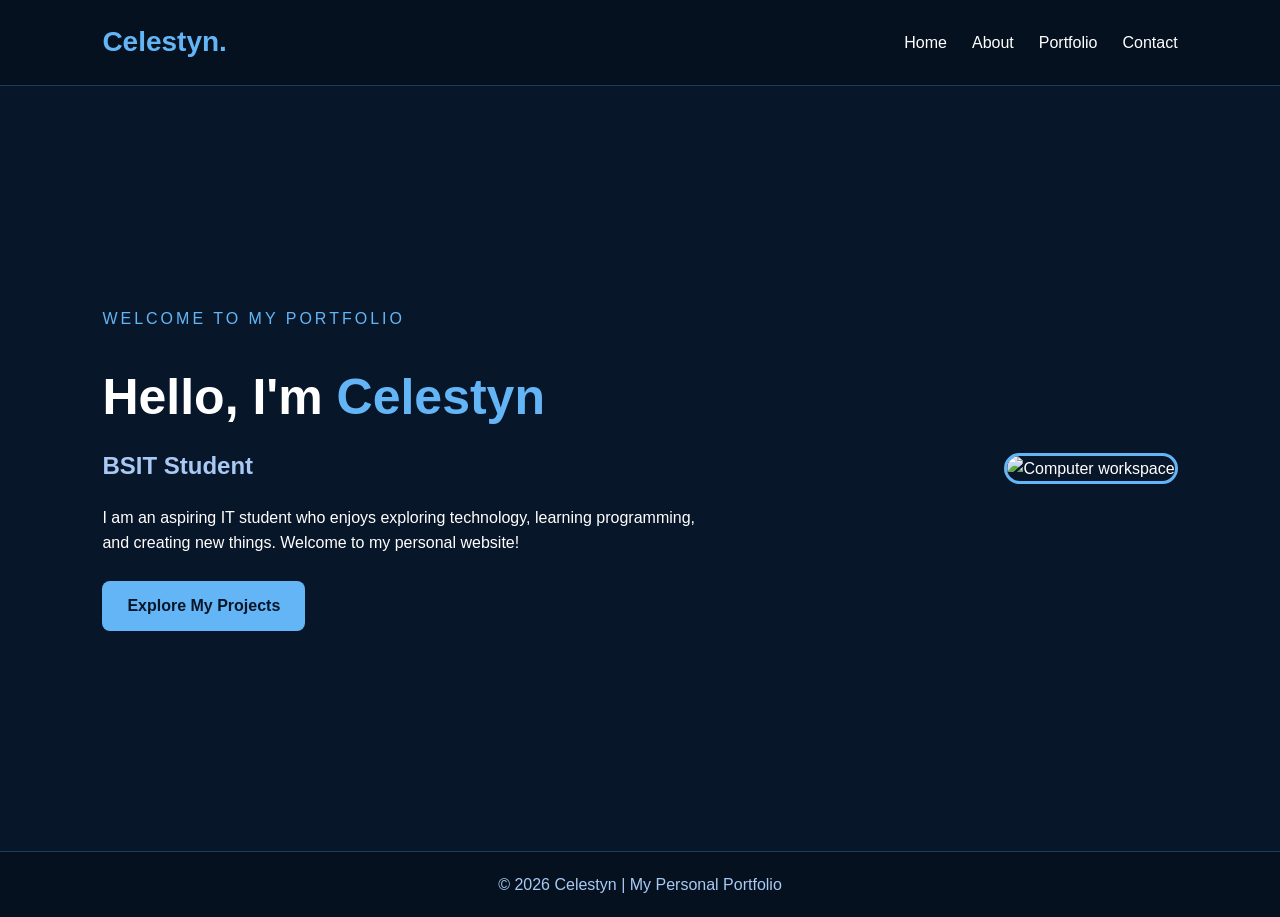
==== index.html @ 03cf2cb9 "Add files via upload" ====
<!DOCTYPE html>
<html lang="en">
<head>
    <meta charset="UTF-8">
    <meta name="viewport" content="width=device-width, initial-scale=1.0">
    <title>Home | My Portfolio</title>
    <link rel="stylesheet" href="style.css">
</head>
<body>

    <header>
        <nav>
            <h2 class="logo">Celestyn.</h2>
            <ul>
                <li><a href="index.html">Home</a></li>
                <li><a href="about.html">About</a></li>
                <li><a href="portfolio.html">Portfolio</a></li>
                <li><a href="contact.html">Contact</a></li>
            </ul>
        </nav>
    </header>

    <section class="home">
        <div class="home-content">
            <p class="welcome">WELCOME TO MY PORTFOLIO</p>
            <h1>Hello, I'm <span>Celestyn</span></h1>
            <h2>BSIT Student</h2>

            <p>
                I am an aspiring IT student who enjoys exploring
                technology, learning programming, and creating
                new things. Welcome to my personal website!
            </p>

            <a href="portfolio.html" class="btn">Explore My Projects</a>
        </div>

        <div class="home-image">
            <img src="https://images.unsplash.com/photo-1516321318423-f06f85e504b3?auto=format&fit=crop&w=600&q=80"
                 alt="Computer workspace">
        </div>
    </section>

    <footer>
        <p>&copy; 2026 Celestyn | My Personal Portfolio</p>
    </footer>

</body>
</html>
---- style.css ----
/* GENERAL */
* {
    margin: 0;
    padding: 0;
    box-sizing: border-box;
    font-family: Arial, sans-serif;
}

body {
    background-color: #081629;
    color: #FFFFFF;
    line-height: 1.6;
}

/* NAVIGATION */
header {
    background-color: #06111F;
    padding: 20px 8%;
    border-bottom: 1px solid #1D3B5C;
}

nav {
    display: flex;
    justify-content: space-between;
    align-items: center;
}

.logo {
    color: #64B5F6;
    font-size: 28px;
}

nav ul {
    display: flex;
    list-style: none;
    gap: 25px;
}

nav a {
    text-decoration: none;
    color: white;
    transition: 0.3s;
}

nav a:hover {
    color: #64B5F6;
}

/* HOME */
.home {
    min-height: 85vh;
    display: flex;
    align-items: center;
    justify-content: space-between;
    padding: 60px 8%;
    gap: 40px;
}

.home-content {
    max-width: 600px;
}

.welcome {
    color: #64B5F6;
    letter-spacing: 3px;
    margin-bottom: 15px;
}

.home-content h1 {
    font-size: 50px;
    margin-bottom: 10px;
}

.home-content h1 span {
    color: #64B5F6;
}

.home-content h2 {
    color: #A9C9F5;
    margin-bottom: 20px;
}

.home-content p {
    margin-bottom: 25px;
}

.home-image img {
    width: 350px;
    max-width: 100%;
    border-radius: 20px;
    border: 3px solid #64B5F6;
}

/* BUTTON */
.btn {
    display: inline-block;
    background-color: #64B5F6;
    color: #081629;
    padding: 12px 25px;
    border: none;
    border-radius: 8px;
    text-decoration: none;
    font-weight: bold;
    cursor: pointer;
    transition: 0.3s;
}

.btn:hover {
    background-color: white;
}

/* ABOUT AND OTHER PAGES */
.page-section {
    min-height: 85vh;
    padding: 70px 8%;
}

.section-title {
    text-align: center;
    color: #64B5F6;
    font-size: 38px;
    margin-bottom: 25px;
}

.about-box {
    max-width: 850px;
    margin: auto;
}

.about-box h2 {
    color: #64B5F6;
    margin-top: 30px;
    margin-bottom: 15px;
}

.about-box h3 {
    color: #A9C9F5;
}

.intro {
    text-align: center;
    margin-bottom: 35px;
}

/* SKILLS */
.skills {
    display: flex;
    flex-wrap: wrap;
    gap: 15px;
    margin-top: 15px;
}

.skills span {
    background-color: #1D3B5C;
    padding: 10px 20px;
    border-radius: 8px;
    border: 1px solid #31577D;
}

/* PORTFOLIO */
.portfolio-container {
    display: flex;
    flex-wrap: wrap;
    justify-content: center;
    gap: 25px;
}

.card {
    background-color: #10243D;
    padding: 30px;
    width: 280px;
    border-radius: 15px;
    border: 1px solid #31577D;
    transition: 0.3s;
}

.card h2 {
    color: #64B5F6;
    margin-bottom: 15px;
}

.card:hover {
    transform: translateY(-5px);
    background-color: #1D3B5C;
}

/* CONTACT */
.contact-box {
    max-width: 600px;
    margin: auto;
    background-color: #10243D;
    padding: 30px;
    border-radius: 15px;
    border: 1px solid #31577D;
}

form {
    display: flex;
    flex-direction: column;
    gap: 15px;
}

form label {
    color: #A9C9F5;
}

input, textarea {
    padding: 15px;
    border: 1px solid #31577D;
    border-radius: 8px;
    background-color: #081629;
    color: white;
    outline: none;
}

input:focus, textarea:focus {
    border-color: #64B5F6;
}

input::placeholder, textarea::placeholder {
    color: #A9C9F5;
}

.contact-info {
    margin-top: 25px;
    text-align: center;
}

/* FOOTER */
footer {
    background-color: #06111F;
    text-align: center;
    padding: 20px;
    color: #A9C9F5;
    border-top: 1px solid #1D3B5C;
}

/* RESPONSIVE DESIGN */
@media (max-width: 768px) {

    nav {
        flex-direction: column;
        gap: 15px;
    }

    nav ul {
        flex-wrap: wrap;
        justify-content: center;
    }

    .home {
        flex-direction: column;
        text-align: center;
    }

    .home-content h1 {
        font-size: 35px;
    }

    .home-image img {
        width: 280px;
    }

    .portfolio-container {
        flex-direction: column;
        align-items: center;
    }

    .skills {
        justify-content: center;
    }
}
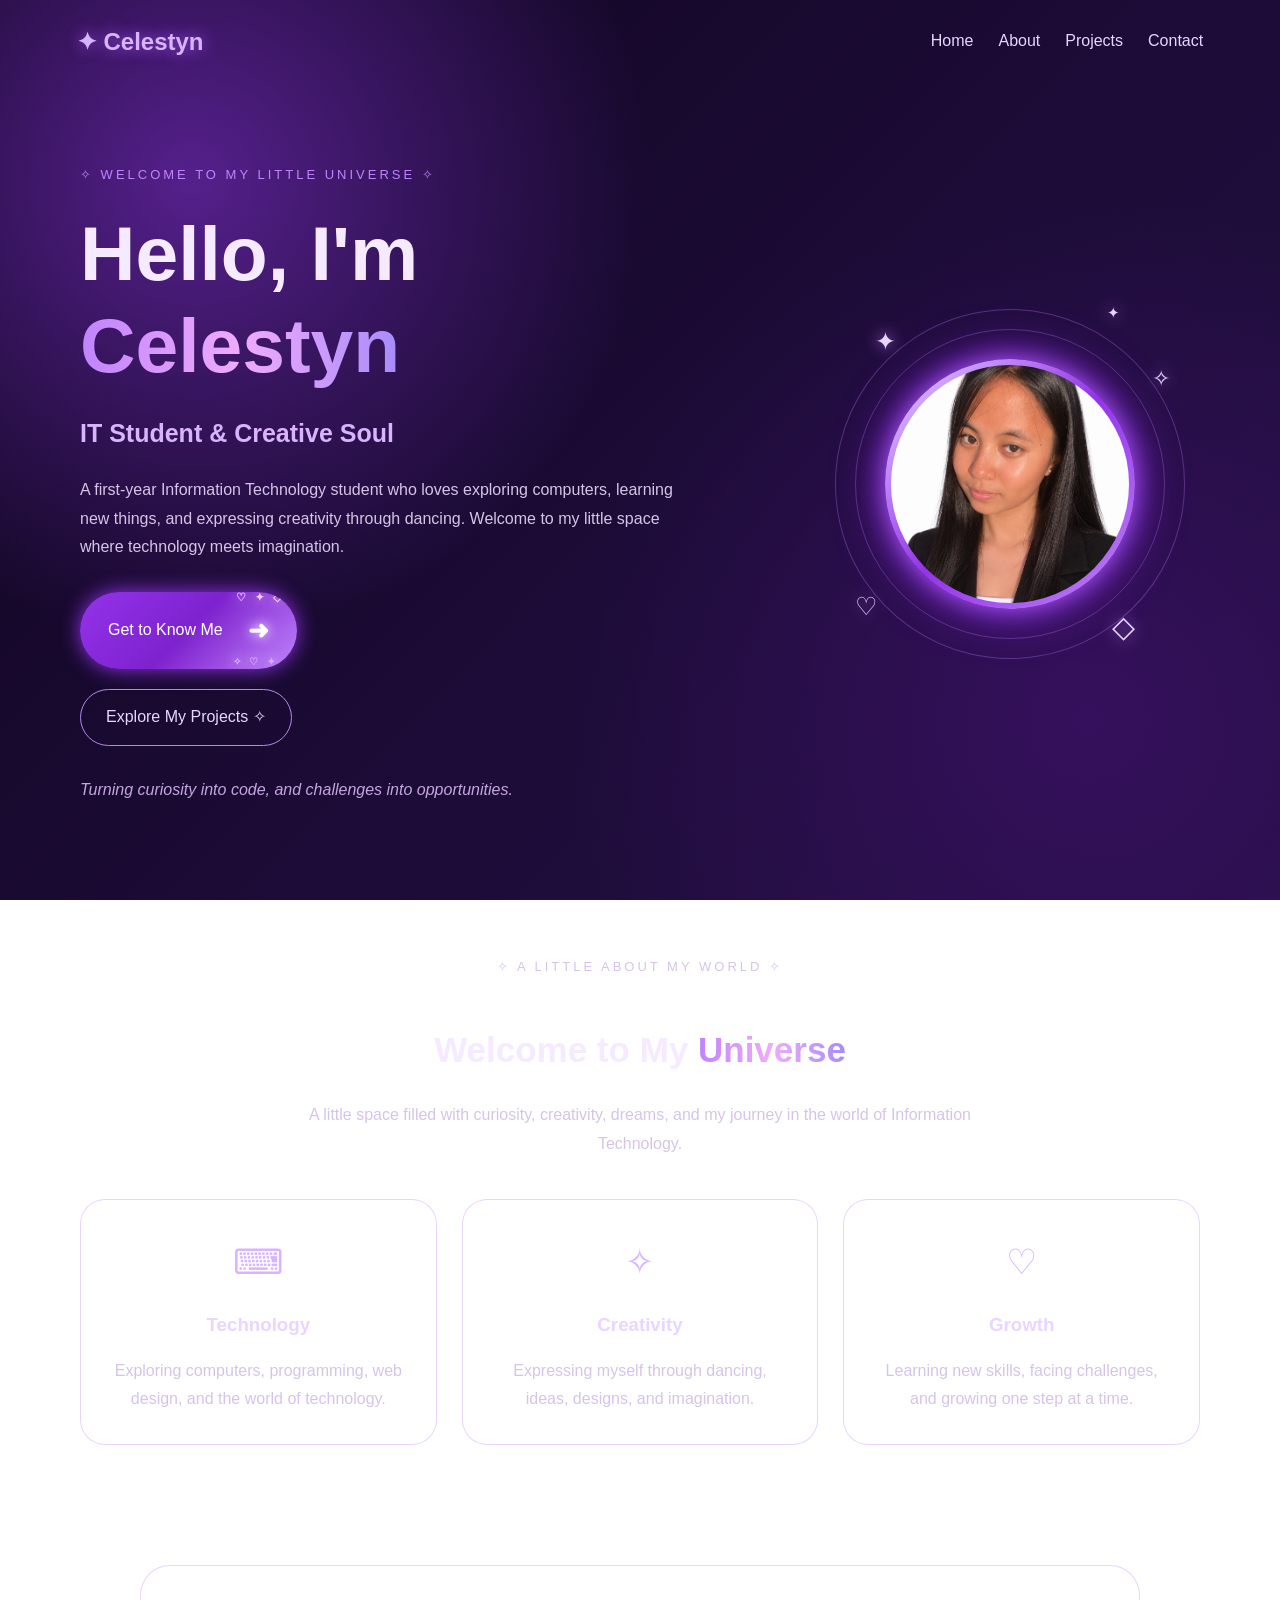
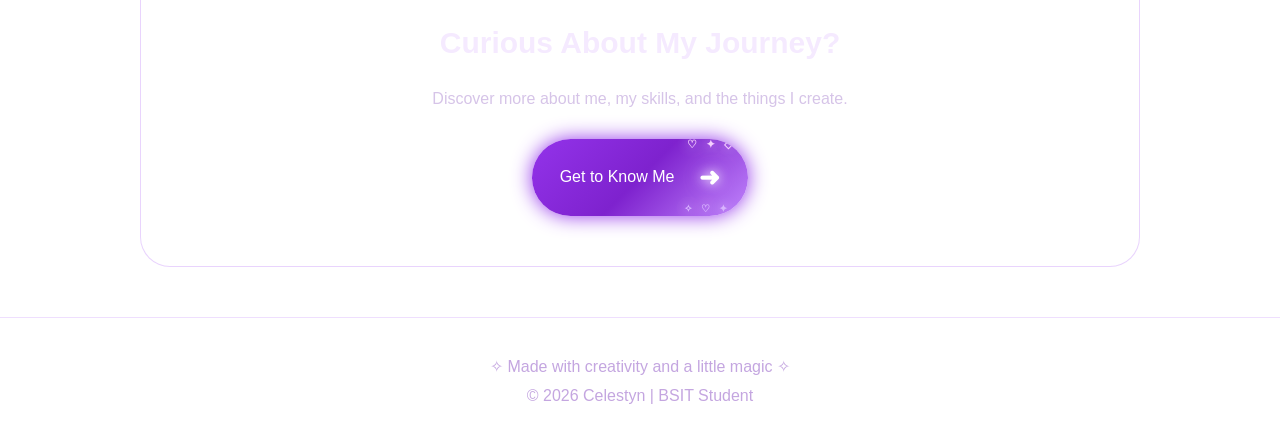
==== commit c59105fd: "Add files via upload" ====
--- a/index.html
+++ b/index.html
@@ -1,49 +1,168 @@
+
 <!DOCTYPE html>
 <html lang="en">
 <head>
     <meta charset="UTF-8">
     <meta name="viewport" content="width=device-width, initial-scale=1.0">
-    <title>Home | My Portfolio</title>
+    <title>Celestyn | My Universe</title>
     <link rel="stylesheet" href="style.css">
 </head>
 <body>
 
-    <header>
-        <nav>
-            <h2 class="logo">Celestyn.</h2>
-            <ul>
-                <li><a href="index.html">Home</a></li>
-                <li><a href="about.html">About</a></li>
-                <li><a href="portfolio.html">Portfolio</a></li>
-                <li><a href="contact.html">Contact</a></li>
-            </ul>
-        </nav>
-    </header>
+<header>
+    <nav class="navbar">
+        <a href="index.html" class="logo">✦ Celestyn</a>
+        <ul class="nav-links">
+            <li><a href="index.html">Home</a></li>
+            <li><a href="about.html">About</a></li>
+            <li><a href="portfolio.html">Projects</a></li>
+            <li><a href="contact.html">Contact</a></li>
+        </ul>
+    </nav>
+</header>
 
-    <section class="home">
-        <div class="home-content">
-            <p class="welcome">WELCOME TO MY PORTFOLIO</p>
-            <h1>Hello, I'm <span>Celestyn</span></h1>
-            <h2>BSIT Student</h2>
+<main>
 
-            <p>
-                I am an aspiring IT student who enjoys exploring
-                technology, learning programming, and creating
-                new things. Welcome to my personal website!
-            </p>
+<section class="hero">
 
-            <a href="portfolio.html" class="btn">Explore My Projects</a>
+    <div class="hero-content">
+
+        <p class="intro-label">✧ WELCOME TO MY LITTLE UNIVERSE ✧</p>
+
+        <h1>Hello, I'm <br>
+            <span class="gradient-text">Celestyn</span>
+        </h1>
+
+        <h2>IT Student & Creative Soul</h2>
+
+        <p class="hero-description">
+            A first-year Information Technology student who loves
+            exploring computers, learning new things, and expressing
+            creativity through dancing. Welcome to my little space
+            where technology meets imagination.
+        </p>
+
+        <div class="hero-buttons">
+
+            <a href="about.html" class="magic-button">
+                Get to Know Me
+                <span class="magic-arrow">➜</span>
+            </a>
+
+            <a href="portfolio.html" class="outline-button">
+                Explore My Projects ✧
+            </a>
+
         </div>
 
-        <div class="home-image">
-            <img src="https://images.unsplash.com/photo-1516321318423-f06f85e504b3?auto=format&fit=crop&w=600&q=80"
-                 alt="Computer workspace">
+        <p class="motto">
+            Turning curiosity into code, and challenges into opportunities.
+        </p>
+
+    </div>
+
+    <div class="hero-image">
+
+        <div class="orbit orbit-one"></div>
+        <div class="orbit orbit-two"></div>
+
+        <div class="portrait-frame">
+            <img src="celestyn.jpg" alt="Celestyn">
         </div>
-    </section>
 
-    <footer>
-        <p>&copy; 2026 Celestyn | My Personal Portfolio</p>
-    </footer>
+        <span class="floating-star star-one">✦</span>
+        <span class="floating-star star-two">✧</span>
+        <span class="floating-star star-three">♡</span>
+        <span class="floating-star star-four">◇</span>
+        <span class="floating-star star-five">✦</span>
+
+    </div>
+
+</section>
+
+<section class="welcome-section">
+
+    <p class="intro-label">✧ A LITTLE ABOUT MY WORLD ✧</p>
+
+    <h2>Welcome to My <span class="gradient-text">Universe</span></h2>
+
+    <p>
+        A little space filled with curiosity, creativity,
+        dreams, and my journey in the world of Information Technology.
+    </p>
+
+    <div class="welcome-cards">
+
+        <div class="welcome-card">
+            <div class="card-icon">⌨</div>
+            <h3>Technology</h3>
+            <p>
+                Exploring computers, programming, web design,
+                and the world of technology.
+            </p>
+        </div>
+
+        <div class="welcome-card">
+            <div class="card-icon">✧</div>
+            <h3>Creativity</h3>
+            <p>
+                Expressing myself through dancing, ideas,
+                designs, and imagination.
+            </p>
+        </div>
+
+        <div class="welcome-card">
+            <div class="card-icon">♡</div>
+            <h3>Growth</h3>
+            <p>
+                Learning new skills, facing challenges,
+                and growing one step at a time.
+            </p>
+        </div>
+
+    </div>
+
+</section>
+
+<section class="home-cta">
+    <h2>Curious About My Journey?</h2>
+    <p>Discover more about me, my skills, and the things I create.</p>
+
+    <a href="about.html" class="magic-button">
+        Get to Know Me
+        <span class="magic-arrow">➜</span>
+    </a>
+</section>
+
+</main>
+
+<footer>
+    <p>✧ Made with creativity and a little magic ✧</p>
+    <p>© 2026 Celestyn | BSIT Student</p>
+</footer>
+
+<script>
+document.addEventListener("mousemove", function(e) {
+    const symbols = ["♡", "◇", "✦", "✧", "⋆", "✺", "✨"];
+
+    const trail = document.createElement("span");
+    trail.className = "magic-trail";
+
+    trail.innerHTML = symbols[Math.floor(Math.random() * symbols.length)];
+
+    trail.style.left = e.clientX + "px";
+    trail.style.top = e.clientY + "px";
+
+    document.body.appendChild(trail);
+
+    setTimeout(() => {
+        trail.remove();
+    }, 1000);
+});
+</script>
+</body>
+</html>
+
 
 </body>
-</html>+</html>
--- a/style.css
+++ b/style.css
@@ -1,272 +1,859 @@
-/* GENERAL */
+
+/* ===== CELESTYN'S MAGICAL PORTFOLIO ===== */
+
 * {
     margin: 0;
     padding: 0;
     box-sizing: border-box;
+}
+
+html {
+    scroll-behavior: smooth;
+}
+
+body {
     font-family: Arial, sans-serif;
-}
-
-body {
-    background-color: #081629;
-    color: #FFFFFF;
-    line-height: 1.6;
-}
-
-/* NAVIGATION */
+    color: #f5eaff;
+    line-height: 1.8;
+    overflow-x: hidden;
+    background:
+        radial-gradient(circle at 15% 20%, #55208c 0%, transparent 35%),
+        radial-gradient(circle at 85% 80%, #35105c 0%, transparent 40%),
+        linear-gradient(135deg, #10051f, #1b0b35, #241044);
+    background-attachment: fixed;
+}
+
+a {
+    color: inherit;
+    text-decoration: none;
+}
+
+ul {
+    list-style: none;
+}
+
+/* ===== NAVIGATION ===== */
+
 header {
-    background-color: #06111F;
-    padding: 20px 8%;
-    border-bottom: 1px solid #1D3B5C;
-}
-
-nav {
-    display: flex;
-    justify-content: space-between;
-    align-items: center;
-}
-
-.logo {
-    color: #64B5F6;
-    font-size: 28px;
-}
-
-nav ul {
-    display: flex;
-    list-style: none;
-    gap: 25px;
-}
-
-nav a {
-    text-decoration: none;
-    color: white;
-    transition: 0.3s;
-}
-
-nav a:hover {
-    color: #64B5F6;
-}
-
-/* HOME */
-.home {
-    min-height: 85vh;
+    padding: 20px 6%;
+}
+
+.navbar {
+    max-width: 1200px;
+    margin: auto;
     display: flex;
     align-items: center;
     justify-content: space-between;
-    padding: 60px 8%;
+    gap: 25px;
+}
+
+.logo {
+    font-size: 24px;
+    font-weight: bold;
+    color: #d8b4fe;
+    text-shadow: 0 0 15px #a855f7;
+}
+
+.nav-links {
+    display: flex;
+    flex-wrap: wrap;
+    gap: 25px;
+}
+
+.nav-links a {
+    color: #e9d5ff;
+    transition: .3s;
+}
+
+.nav-links a:hover {
+    color: #c084fc;
+    text-shadow: 0 0 15px #c084fc;
+}
+
+/* ===== HERO ===== */
+
+.hero {
+    max-width: 1200px;
+    margin: auto;
+    padding: 80px 40px;
+    display: flex;
+    align-items: center;
+    justify-content: space-between;
+    gap: 50px;
+}
+
+.hero-content {
+    flex: 1;
+    min-width: 0;
+}
+
+.intro-label {
+    color: #c084fc;
+    letter-spacing: 3px;
+    font-size: 13px;
+    margin-bottom: 20px;
+}
+
+.hero h1 {
+    font-size: clamp(45px, 6vw, 80px);
+    line-height: 1.2;
+    margin-bottom: 20px;
+}
+
+.gradient-text {
+    background: linear-gradient(90deg, #c084fc, #f0abfc, #a78bfa);
+    -webkit-background-clip: text;
+    background-clip: text;
+    color: transparent;
+}
+
+.hero h2 {
+    font-size: 25px;
+    color: #d8b4fe;
+    margin-bottom: 20px;
+}
+
+.hero-description {
+    max-width: 600px;
+    color: #d6c4e8;
+    margin-bottom: 30px;
+}
+
+.hero-buttons {
+    display: flex;
+    flex-direction: column;
+    align-items: flex-start;
+    gap: 20px;
+    margin: 30px 0;
+}
+
+.motto {
+    color: #c4a6e0;
+    font-style: italic;
+    margin-top: 20px;
+}
+
+/* ===== MAGICAL BUTTONS ===== */
+
+.magic-button {
+    position: relative;
+    display: inline-flex;
+    justify-content: center;
+    align-items: center;
+    gap: 25px;
+    padding: 16px 28px;
+    border-radius: 50px;
+    color: white;
+    background: linear-gradient(135deg, #9333ea, #7e22ce, #c084fc);
+    box-shadow: 0 0 20px #9333ea;
+    overflow: hidden;
+    transition: .4s;
+}
+
+.magic-button:hover {
+    transform: translateY(-5px);
+    box-shadow: 0 0 35px #c084fc;
+}
+
+.magic-button::before,
+.send-button::before {
+    content: "";
+    position: absolute;
+    top: 0;
+    left: -100%;
+    width: 60%;
+    height: 100%;
+    background: linear-gradient(90deg, transparent, #ffffff70, transparent);
+    animation: shimmer 3s infinite;
+}
+
+@keyframes shimmer {
+    to {
+        left: 150%;
+    }
+}
+
+.outline-button {
+    display: inline-flex;
+    align-items: center;
+    justify-content: center;
+    gap: 12px;
+    padding: 13px 25px;
+    border: 1px solid #b388e9;
+    border-radius: 50px;
+    color: #e9d5ff;
+    transition: .3s;
+}
+
+.outline-button:hover {
+    background: #9333ea40;
+    box-shadow: 0 0 20px #a855f7;
+}
+
+/* ===== HEART, DIAMOND AND SPRINKLE ARROW ===== */
+
+.magic-arrow {
+    display: inline-block;
+    position: relative;
+    font-size: 25px;
+    font-weight: bold;
+    color: white;
+    text-shadow: 0 0 12px #fff, 0 0 25px #c084fc;
+    animation: arrowMove 1s infinite ease-in-out;
+}
+
+.magic-arrow::before {
+    content: "♡  ✦  ◇";
+    position: absolute;
+    top: -20px;
+    right: -15px;
+    font-size: 11px;
+    letter-spacing: 3px;
+    white-space: nowrap;
+    color: #f5d0fe;
+    animation: sparkle 1.5s infinite alternate;
+}
+
+.magic-arrow::after {
+    content: "✧  ♡  ✦";
+    position: absolute;
+    bottom: -18px;
+    left: -15px;
+    font-size: 10px;
+    letter-spacing: 3px;
+    white-space: nowrap;
+    color: #d8b4fe;
+    animation: sparkle 2s infinite alternate-reverse;
+}
+
+@keyframes arrowMove {
+    50% {
+        transform: translateX(8px);
+    }
+}
+
+@keyframes sparkle {
+    from {
+        opacity: .4;
+        transform: translateY(3px);
+    }
+    to {
+        opacity: 1;
+        transform: translateY(-3px);
+        text-shadow: 0 0 15px #e9d5ff;
+    }
+}
+
+/* ===== PROFILE IMAGE ===== */
+
+.hero-image {
+    flex: 0 0 380px;
+    width: 380px;
+    height: 380px;
+    position: relative;
+    display: flex;
+    justify-content: center;
+    align-items: center;
+}
+
+.portrait-frame {
+    position: relative;
+    z-index: 2;
+    width: 250px;
+    height: 250px;
+    padding: 6px;
+    border-radius: 50%;
+    overflow: hidden;
+    background: linear-gradient(135deg, #e9d5ff, #9333ea, #c084fc);
+    box-shadow: 0 0 25px #a855f7, 0 0 50px #7e22ce;
+    animation: portraitGlow 3s infinite alternate;
+}
+
+.portrait-frame img {
+    width: 100%;
+    height: 100%;
+    display: block;
+    object-fit: cover;
+    object-position: center;
+    border-radius: 50%;
+}
+
+@keyframes portraitGlow {
+    to {
+        box-shadow: 0 0 40px #d8b4fe, 0 0 60px #9333ea;
+    }
+}
+
+/* ===== ORBITS ===== */
+
+.orbit {
+    position: absolute;
+    border: 1px solid #c084fc50;
+    border-radius: 50%;
+    animation: orbitGlow 4s infinite alternate;
+}
+
+.orbit-one {
+    width: 310px;
+    height: 310px;
+}
+
+.orbit-two {
+    width: 350px;
+    height: 350px;
+    transform: rotate(35deg);
+}
+
+@keyframes orbitGlow {
+    to {
+        border-color: #e9d5ff90;
+        box-shadow: 0 0 15px #a855f740;
+    }
+}
+
+/* ===== FLOATING STARS ===== */
+
+.floating-star {
+    position: absolute;
+    z-index: 3;
+    color: #e9d5ff;
+    text-shadow: 0 0 15px #c084fc;
+    animation: float 3s infinite ease-in-out;
+}
+
+.star-one {
+    top: 25px;
+    left: 55px;
+    font-size: 25px;
+}
+
+.star-two {
+    top: 65px;
+    right: 30px;
+    font-size: 22px;
+}
+
+.star-three {
+    bottom: 45px;
+    left: 35px;
+    font-size: 25px;
+}
+
+.star-four {
+    bottom: 20px;
+    right: 65px;
+    font-size: 30px;
+}
+
+.star-five {
+    top: 5px;
+    right: 80px;
+    font-size: 15px;
+}
+
+@keyframes float {
+    50% {
+        transform: translateY(-12px);
+        opacity: 1;
+    }
+}
+
+/* ===== HOME CARDS ===== */
+
+.welcome-section {
+    max-width: 1200px;
+    margin: auto;
+    padding: 70px 40px;
+    text-align: center;
+}
+
+.welcome-section h2 {
+    font-size: 35px;
+    margin-bottom: 20px;
+}
+
+.welcome-section > p {
+    max-width: 750px;
+    margin: 0 auto 40px;
+    color: #d6c4e8;
+}
+
+.welcome-cards {
+    display: grid;
+    grid-template-columns: repeat(3, 1fr);
+    gap: 25px;
+}
+
+.welcome-card {
+    padding: 30px;
+    border: 1px solid #a855f740;
+    border-radius: 25px;
+    background: #ffffff08;
+    backdrop-filter: blur(10px);
+    transition: .4s;
+}
+
+.welcome-card:hover {
+    transform: translateY(-8px);
+    border-color: #c084fc;
+    box-shadow: 0 0 25px #9333ea40;
+}
+
+.card-icon {
+    font-size: 35px;
+    color: #d8b4fe;
+}
+
+.welcome-card h3 {
+    margin: 15px 0;
+    color: #e9d5ff;
+}
+
+.welcome-card p {
+    color: #d6c4e8;
+}
+
+/* ===== CTA ===== */
+
+.home-cta {
+    max-width: 1000px;
+    margin: 50px auto;
+    padding: 50px 30px;
+    text-align: center;
+    border: 1px solid #a855f740;
+    border-radius: 30px;
+    background: #ffffff08;
+}
+
+.home-cta h2 {
+    font-size: 30px;
+    margin-bottom: 15px;
+}
+
+.home-cta p {
+    color: #d6c4e8;
+    margin-bottom: 25px;
+}
+
+/* ===== PAGE HEADERS ===== */
+
+.page-header {
+    max-width: 1200px;
+    margin: auto;
+    padding: 60px 40px 30px;
+}
+
+.page-header h1 {
+    font-size: clamp(35px, 5vw, 55px);
+    margin: 15px 0;
+}
+
+.page-header > p:not(.intro-label) {
+    color: #d6c4e8;
+}
+
+/* ===== GLASS CARDS ===== */
+
+.glass-card {
+    padding: 30px;
+    border: 1px solid #a855f740;
+    border-radius: 25px;
+    background: #ffffff08;
+    backdrop-filter: blur(10px);
+}
+
+.glass-card:hover {
+    border-color: #c084fc60;
+    box-shadow: 0 0 20px #9333ea20;
+}
+
+.glass-card h2 {
+    color: #e9d5ff;
+    margin-bottom: 15px;
+}
+
+.glass-card p {
+    color: #d6c4e8;
+    margin-bottom: 12px;
+}
+
+/* ===== ABOUT PAGE ===== */
+
+.about-content {
+    max-width: 1200px;
+    margin: auto;
+    padding: 30px 40px 70px;
+    display: flex;
+    flex-direction: column;
+    gap: 30px;
+}
+
+.skills-grid {
+    display: grid;
+    grid-template-columns: repeat(3, 1fr);
+    gap: 20px;
+    margin-top: 25px;
+}
+
+.skill-card {
+    padding: 25px;
+    border: 1px solid #a855f740;
+    border-radius: 20px;
+    background: #ffffff08;
+    transition: .3s;
+}
+
+.skill-card:hover {
+    transform: translateY(-5px);
+    box-shadow: 0 0 20px #9333ea40;
+}
+
+.skill-card span {
+    font-size: 25px;
+    color: #d8b4fe;
+}
+
+.skill-card h3 {
+    color: #e9d5ff;
+    margin: 10px 0;
+}
+
+.skill-card p {
+    color: #d6c4e8;
+}
+
+.hobby-list p {
+    padding: 8px 0;
+}
+
+/* ===== PROJECT PAGE ===== */
+
+.projects-container {
+    max-width: 1200px;
+    margin: auto;
+    padding: 30px 40px 70px;
+}
+
+.project-card {
+    padding: 30px;
+    margin-bottom: 35px;
+    border: 1px solid #a855f740;
+    border-radius: 25px;
+    background: #ffffff08;
+    transition: .4s;
+}
+
+.project-card:hover {
+    transform: translateY(-5px);
+    border-color: #c084fc;
+    box-shadow: 0 0 25px #9333ea40;
+}
+
+.project-art {
+    min-height: 160px;
+    display: flex;
+    justify-content: center;
+    align-items: center;
+    margin-bottom: 25px;
+    border-radius: 20px;
+    background: linear-gradient(135deg, #4c1d95, #7e22ce, #a855f7);
+    font-size: 45px;
+    text-shadow: 0 0 20px white;
+}
+
+.project-category {
+    color: #c084fc;
+    letter-spacing: 2px;
+    font-size: 13px;
+}
+
+.project-card h2 {
+    color: #e9d5ff;
+    margin: 10px 0;
+}
+
+.project-card p:not(.project-category) {
+    color: #d6c4e8;
+}
+
+.project-tags {
+    display: flex;
+    flex-wrap: wrap;
+    gap: 12px;
+    margin: 20px 0;
+}
+
+.project-tags span {
+    padding: 8px 16px;
+    border-radius: 50px;
+    background: #9333ea40;
+    border: 1px solid #a855f740;
+    color: #e9d5ff;
+}
+
+.project-number {
+    color: #c084fc;
+}
+
+/* ===== CONTACT PAGE ===== */
+
+.contact-content {
+    max-width: 1200px;
+    margin: auto;
+    padding: 40px;
+    display: grid;
+    grid-template-columns: 1fr 1fr;
     gap: 40px;
-}
-
-.home-content {
-    max-width: 600px;
-}
-
-.welcome {
-    color: #64B5F6;
-    letter-spacing: 3px;
+    align-items: start;
+}
+
+.contact-info,
+.contact-form-container {
+    padding: 30px;
+}
+
+.contact-info h2,
+.contact-form-container h2 {
+    color: #e9d5ff;
     margin-bottom: 15px;
 }
 
-.home-content h1 {
-    font-size: 50px;
-    margin-bottom: 10px;
-}
-
-.home-content h1 span {
-    color: #64B5F6;
-}
-
-.home-content h2 {
-    color: #A9C9F5;
-    margin-bottom: 20px;
-}
-
-.home-content p {
+.contact-info > p,
+.contact-form-container > p {
+    color: #d6c4e8;
     margin-bottom: 25px;
 }
 
-.home-image img {
-    width: 350px;
-    max-width: 100%;
-    border-radius: 20px;
-    border: 3px solid #64B5F6;
-}
-
-/* BUTTON */
-.btn {
-    display: inline-block;
-    background-color: #64B5F6;
-    color: #081629;
-    padding: 12px 25px;
-    border: none;
-    border-radius: 8px;
-    text-decoration: none;
+.info-item {
+    display: flex;
+    gap: 15px;
+    margin-top: 30px;
+    align-items: flex-start;
+}
+
+.info-symbol {
+    color: #d8b4fe;
+    font-size: 25px;
+}
+
+.info-item h3 {
+    color: #e9d5ff;
+    margin-bottom: 5px;
+}
+
+.info-item p {
+    color: #d6c4e8;
+}
+
+/* ===== FORM ===== */
+
+.contact-form {
+    display: flex;
+    flex-direction: column;
+    gap: 22px;
+    width: 100%;
+    margin-top: 25px;
+}
+
+.form-group {
+    display: flex;
+    flex-direction: column;
+    gap: 10px;
+    width: 100%;
+}
+
+.form-group label {
+    color: #f5eaff;
     font-weight: bold;
-    cursor: pointer;
-    transition: 0.3s;
-}
-
-.btn:hover {
-    background-color: white;
-}
-
-/* ABOUT AND OTHER PAGES */
-.page-section {
-    min-height: 85vh;
-    padding: 70px 8%;
-}
-
-.section-title {
-    text-align: center;
-    color: #64B5F6;
-    font-size: 38px;
-    margin-bottom: 25px;
-}
-
-.about-box {
-    max-width: 850px;
-    margin: auto;
-}
-
-.about-box h2 {
-    color: #64B5F6;
-    margin-top: 30px;
-    margin-bottom: 15px;
-}
-
-.about-box h3 {
-    color: #A9C9F5;
-}
-
-.intro {
-    text-align: center;
-    margin-bottom: 35px;
-}
-
-/* SKILLS */
-.skills {
-    display: flex;
-    flex-wrap: wrap;
-    gap: 15px;
-    margin-top: 15px;
-}
-
-.skills span {
-    background-color: #1D3B5C;
-    padding: 10px 20px;
-    border-radius: 8px;
-    border: 1px solid #31577D;
-}
-
-/* PORTFOLIO */
-.portfolio-container {
-    display: flex;
-    flex-wrap: wrap;
+}
+
+.form-group input,
+.form-group textarea {
+    display: block;
+    width: 100%;
+    padding: 15px;
+    border: 1px solid #a855f780;
+    border-radius: 15px;
+    background: #18082c;
+    color: white;
+    font-family: Arial, sans-serif;
+    outline: none;
+}
+
+.form-group input:focus,
+.form-group textarea:focus {
+    border-color: #d8b4fe;
+    box-shadow: 0 0 15px #9333ea50;
+}
+
+.form-group input::placeholder,
+.form-group textarea::placeholder {
+    color: #a998bc;
+}
+
+.form-group textarea {
+    min-height: 160px;
+    resize: vertical;
+}
+
+/* ===== SEND BUTTON ===== */
+
+.send-button {
+    position: relative;
+    display: flex;
+    align-items: center;
     justify-content: center;
     gap: 25px;
-}
-
-.card {
-    background-color: #10243D;
-    padding: 30px;
-    width: 280px;
-    border-radius: 15px;
-    border: 1px solid #31577D;
-    transition: 0.3s;
-}
-
-.card h2 {
-    color: #64B5F6;
-    margin-bottom: 15px;
-}
-
-.card:hover {
-    transform: translateY(-5px);
-    background-color: #1D3B5C;
-}
-
-/* CONTACT */
-.contact-box {
-    max-width: 600px;
-    margin: auto;
-    background-color: #10243D;
-    padding: 30px;
-    border-radius: 15px;
-    border: 1px solid #31577D;
-}
-
-form {
-    display: flex;
-    flex-direction: column;
-    gap: 15px;
-}
-
-form label {
-    color: #A9C9F5;
-}
-
-input, textarea {
-    padding: 15px;
-    border: 1px solid #31577D;
-    border-radius: 8px;
-    background-color: #081629;
+    width: 100%;
+    padding: 18px;
+    border: none;
+    border-radius: 50px;
+    background: linear-gradient(135deg, #9333ea, #c084fc);
     color: white;
-    outline: none;
-}
-
-input:focus, textarea:focus {
-    border-color: #64B5F6;
-}
-
-input::placeholder, textarea::placeholder {
-    color: #A9C9F5;
-}
-
-.contact-info {
+    cursor: pointer;
+    overflow: hidden;
+    box-shadow: 0 0 20px #a855f750;
+    transition: .4s;
+}
+
+.send-button:hover {
+    transform: translateY(-4px);
+    box-shadow: 0 0 35px #c084fc;
+}
+
+.back-button {
     margin-top: 25px;
+}
+
+/* ===== FOOTER ===== */
+
+footer {
     text-align: center;
-}
-
-/* FOOTER */
-footer {
-    background-color: #06111F;
-    text-align: center;
-    padding: 20px;
-    color: #A9C9F5;
-    border-top: 1px solid #1D3B5C;
-}
-
-/* RESPONSIVE DESIGN */
+    padding: 35px 20px;
+    color: #c4a6e0;
+    border-top: 1px solid #a855f730;
+    margin-top: 30px;
+}
+
+/* ===== RESPONSIVE ===== */
+
+@media (max-width: 900px) {
+
+    .hero {
+        gap: 20px;
+    }
+
+    .hero-image {
+        flex: 0 0 300px;
+        width: 300px;
+        height: 300px;
+    }
+
+    .portrait-frame {
+        width: 220px;
+        height: 220px;
+    }
+
+    .welcome-cards,
+    .skills-grid {
+        grid-template-columns: repeat(2, 1fr);
+    }
+
+    .contact-content {
+        grid-template-columns: 1fr;
+    }
+}
+
 @media (max-width: 768px) {
 
-    nav {
+    header {
+        padding: 20px;
+    }
+
+    .navbar {
         flex-direction: column;
+    }
+
+    .nav-links {
+        justify-content: center;
         gap: 15px;
     }
 
-    nav ul {
-        flex-wrap: wrap;
-        justify-content: center;
-    }
-
-    .home {
-        flex-direction: column;
+    .hero {
+        flex-direction: column-reverse;
         text-align: center;
-    }
-
-    .home-content h1 {
-        font-size: 35px;
-    }
-
-    .home-image img {
-        width: 280px;
-    }
-
-    .portfolio-container {
-        flex-direction: column;
+        padding: 40px 20px;
+    }
+
+    .hero-buttons {
         align-items: center;
     }
 
-    .skills {
-        justify-content: center;
-    }
-}+    .hero-image {
+        flex: none;
+        width: 100%;
+        height: 280px;
+    }
+
+    .portrait-frame {
+        width: 200px;
+        height: 200px;
+    }
+
+    .welcome-section,
+    .page-header,
+    .about-content,
+    .projects-container {
+        padding: 35px 20px;
+    }
+
+    .welcome-cards,
+    .skills-grid {
+        grid-template-columns: 1fr;
+    }
+
+    .contact-content {
+        grid-template-columns: 1fr;
+        padding: 20px;
+    }
+
+    .contact-info,
+    .contact-form-container {
+        padding: 22px;
+    }
+
+    .project-card {
+        padding: 22px;
+    }
+
+    .home-cta {
+        margin: 30px 20px;
+    }
+}
+
+/* MAGICAL CURSOR TRAIL */
+.magic-trail {
+    position: fixed;
+    pointer-events: none;
+    z-index: 9999;
+    color: #e8caff;
+    font-size: 22px;
+    font-weight: bold;
+    text-shadow:
+        0 0 8px #d9aaff,
+        0 0 18px #a855f7,
+        0 0 28px #ffffff;
+    animation: trailFade 1s ease-out forwards;
+}
+
+@keyframes trailFade {
+    0% {
+        opacity: 1;
+        transform: scale(1) rotate(0deg);
+    }
+
+    100% {
+        opacity: 0;
+        transform: scale(0.3) rotate(45deg);
+    }
+}
